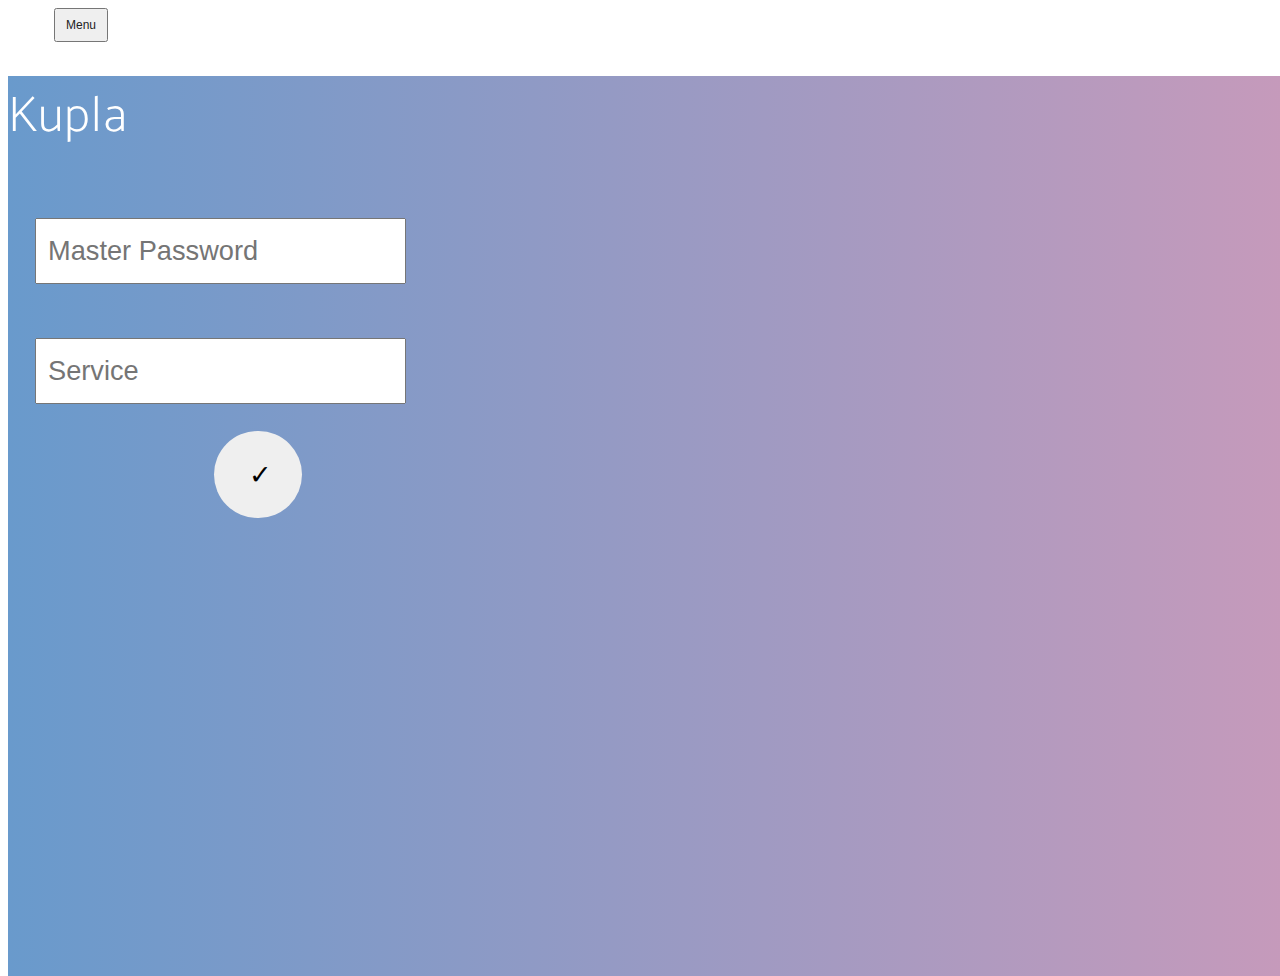
==== kupla.html @ 854a32db "Add files via upload" ====
<!DOCTYPE html>
<html lang="en">

<head>

  <meta charset="utf-8">
  <meta name="viewport" content="width=device-width, initial-scale=1, shrink-to-fit=no">
  <meta name="description" content="Kupla is an app that will help you make strong passwords and keep you secure!">
  <meta name="keywords" content="kupla, password service, password hash"/>
  <meta name="author" content="Jeme">
  <link rel="icon" type="image/x-icon" href="img/favicon.ico"/>
  <title>Kupla</title>

  <link href="vendor/bootstrap/css/bootstrap.min.css" rel="stylesheet">

  <link href="vendor/fontawesome-free/css/all.min.css" rel="stylesheet">
  <link rel="stylesheet" href="vendor/simple-line-icons/css/simple-line-icons.css">
  <link href="https://fonts.googleapis.com/css?family=Lato" rel="stylesheet">
  <link href="https://fonts.googleapis.com/css?family=Catamaran:100,200,300,400,500,600,700,800,900" rel="stylesheet">
  <link href="https://fonts.googleapis.com/css?family=Muli" rel="stylesheet">

  <link rel="stylesheet" href="device-mockups/device-mockups.min.css">
  <link href="css/new-age.min.css" rel="stylesheet">

</head>

<body id="page-top">

  <nav class="navbar navbar-expand-lg navbar-light fixed-top" id="mainNav">
    <div class="container">
      <a class="navbar-brand js-scroll-trigger" href="index.html">Kupla</a>
      <button class="navbar-toggler navbar-toggler-right" type="button" data-toggle="collapse" data-target="#navbarResponsive" aria-controls="navbarResponsive" aria-expanded="false" aria-label="Toggle navigation">
        Menu
        <i class="fas fa-bars"></i>
      </button>
    </div>
  </nav>

  <header class="masthead">
    <div class="container h-100">
      <div class="row h-100">
        <div class="col-lg-7 my-auto">
          <div class="header-content mx-auto">
            <h1 class="mb-5">Kupla</h1>
            <input id="masterpassword" type="password" autofocus="true" placeholder="Master Password">
            <input id="service" type="text" placeholder="Service">
            <input id="passwordbutton" type="submit" value="✓">
          </div>
        </div>
        <div class="col-lg-5 my-auto">
          <div class="device-container">
            <div class="device-mockup iphone6_plus portrait white">
              <div class="device">
                <div class="screen">
                  <img src="img/logo.png" class="img-fluid" alt="">
                </div>
              </div>
            </div>
          </div>
        </div>
      </div>
    </div>
  </header>

  <script src="vendor/jquery/jquery.min.js"></script>
  <script src="vendor/bootstrap/js/bootstrap.bundle.min.js"></script>
  <script src="vendor/jquery-easing/jquery.easing.min.js"></script>
  <script src="js/new-age.min.js"></script>

  <script src="js/md5.js"></script>
  <script src="js/password.js"></script>

</body>

</html>
---- css/new-age.min.css ----
/*!
 * Start Bootstrap - New Age v5.0.9 (https://startbootstrap.com/theme/new-age)
 * Copyright 2013-2020 Start Bootstrap
 * Licensed under MIT (https://github.com/StartBootstrap/startbootstrap-new-age/blob/master/LICENSE)
 */body,html{width:100%;height:100%}body{font-family:Muli,Helvetica,Arial,sans-serif}a{color:#fdcc52;transition:all .35s}a:focus,a:hover{color:#fcbd20}hr{max-width:100px;margin:25px auto 0;border-width:1px;border-color:rgba(34,34,34,.1)}hr.light{border-color:#fff}h1,h2,h3,h4,h5,h6{font-family:Catamaran,Helvetica,Arial,sans-serif;font-weight:200;letter-spacing:1px}p{font-size:18px;line-height:1.5;margin-bottom:20px}section{padding:100px 0}section h2{font-size:50px}#mainNav{border-color:rgba(34,34,34,.05);background-color:#fff;transition:all .35s;font-family:Catamaran,Helvetica,Arial,sans-serif;font-weight:200;letter-spacing:1px}#mainNav .navbar-brand{color:#ffffff;font-family:Catamaran,Helvetica,Arial,sans-serif;font-weight:200;letter-spacing:1px}#mainNav .navbar-brand:focus,#mainNav .navbar-brand:hover{color:#fcbd20}#mainNav .navbar-toggler{font-size:12px;padding:8px 10px;color:#222}#mainNav .navbar-nav>li>a{font-size:11px;font-family:Lato,Helvetica,Arial,sans-serif;letter-spacing:2px;text-transform:uppercase}#mainNav .navbar-nav>li>a.active{color:#fdcc52!important;background-color:transparent}#mainNav .navbar-nav>li>a.active:hover{background-color:transparent}#mainNav .navbar-nav>li>a,#mainNav .navbar-nav>li>a:focus{color:#222}#mainNav .navbar-nav>li>a:focus:hover,#mainNav .navbar-nav>li>a:hover{color:#fdcc52}@media (min-width:992px){#mainNav{border-color:transparent;background-color:transparent}#mainNav .navbar-brand{color:fade(white,70%)}#mainNav .navbar-brand:focus,#mainNav .navbar-brand:hover{color:#fff}#mainNav .navbar-nav>li>a,#mainNav .navbar-nav>li>a:focus{color:rgba(255,255,255,.7)}#mainNav .navbar-nav>li>a:focus:hover,#mainNav .navbar-nav>li>a:hover{color:#fff}#mainNav.navbar-shrink{border-color:rgba(34,34,34,.1);background-color:#fff}#mainNav.navbar-shrink .navbar-brand{color:#222}#mainNav.navbar-shrink .navbar-brand:focus,#mainNav.navbar-shrink .navbar-brand:hover{color:#fdcc52}#mainNav.navbar-shrink .navbar-nav>li>a,#mainNav.navbar-shrink .navbar-nav>li>a:focus{color:#222}#mainNav.navbar-shrink .navbar-nav>li>a:focus:hover,#mainNav.navbar-shrink .navbar-nav>li>a:hover{color:#fdcc52}}header.masthead{position:relative;width:100%;padding-top:150px;padding-bottom:100px;color:#fff;background:url(../img/bg-pattern.png),#7b4397;background:url(../img/bg-pattern.png),linear-gradient(to left,#c69abb,#699acc)}header.masthead .header-content{max-width:500px;margin-bottom:100px;text-align:center}header.masthead .header-content h1{font-size:30px}header.masthead .device-container{max-width:325px;margin-right:auto;margin-left:auto}header.masthead .device-container .screen img{border-radius:3px}@media (min-width:992px){header.masthead{height:100vh;min-height:775px;padding-top:0;padding-bottom:0}header.masthead .header-content{margin-bottom:0;text-align:left}header.masthead .header-content h1{font-size:50px}header.masthead .device-container{max-width:325px}}section.download{position:relative;padding:150px 0}section.download h2{font-size:50px;margin-top:0}section.download .badges .badge-link{display:block;margin-bottom:25px}section.download .badges .badge-link:last-child{margin-bottom:0}section.download .badges .badge-link img{height:60px}@media (min-width:768px){section.download .badges .badge-link{display:inline-block;margin-bottom:0}}@media (min-width:768px){section.download h2{font-size:70px}}section.features .section-heading{margin-bottom:100px}section.features .section-heading h2{margin-top:0}section.features .section-heading p{margin-bottom:0}section.features .device-container,section.features .feature-item{max-width:325px;margin:0 auto}section.features .device-container{margin-bottom:100px}@media (min-width:992px){section.features .device-container{margin-bottom:0}}section.features .feature-item{padding-top:50px;padding-bottom:50px;text-align:center}section.features .feature-item h3{font-size:30px}section.features .feature-item i{font-size:80px;display:block;margin-bottom:15px;background:linear-gradient(to left, #c69abb,#699acc);-webkit-background-clip:text;background-clip:text;-webkit-text-fill-color:transparent}section.cta{position:relative;padding:250px 0;background-image:url(../img/bg-cta.jpg);background-position:center;background-size:cover}section.cta .cta-content{position:relative;z-index:1}section.cta .cta-content h2{font-size:50px;max-width:450px;margin-top:0;margin-bottom:25px;color:#fff}@media (min-width:768px){section.cta .cta-content h2{font-size:80px}}section.cta .overlay{position:absolute;top:0;left:0;width:100%;height:100%;background-color:rgba(0,0,0,.5)}section.contact{text-align:center}section.contact h2{margin-top:0;margin-bottom:25px}section.contact h2 i{color:#dd4b39}section.contact ul.list-social{margin-bottom:0}section.contact ul.list-social li a{font-size:40px;line-height:80px;display:block;width:80px;height:80px;color:#fff;border-radius:100%}section.contact ul.list-social li.social-twitter a{background-color:#1da1f2}section.contact ul.list-social li.social-twitter a:hover{background-color:#0d95e8}section.contact ul.list-social li.social-facebook a{background-color:#3b5998}section.contact ul.list-social li.social-facebook a:hover{background-color:#344e86}section.contact ul.list-social li.social-google-plus a{background-color:#dd4b39}section.contact ul.list-social li.social-google-plus a:hover{background-color:#d73925}footer{padding:25px 0;text-align:center;color:rgba(255,255,255,.3);background-color:#222}footer p{font-size:12px;margin:0}footer ul{margin-bottom:0}footer ul li a{font-size:12px;color:rgba(255,255,255,.3)}footer ul li a.active,footer ul li a:active,footer ul li a:focus,footer ul li a:hover{text-decoration:none}.bg-primary{background:#fdcc52;background:linear-gradient(#fdcc52,#fdc539)}.text-primary{color:#fdcc52}.no-gutter>[class*=col-]{padding-right:0;padding-left:0}.btn-outline{color:#fff;border:1px solid;border-color:#fff}.btn-outline.active,.btn-outline:active,.btn-outline:focus,.btn-outline:hover{color:#fff;border-color:#fdcc52;background-color:#fdcc52}.btn{border-radius:300px;font-family:Lato,Helvetica,Arial,sans-serif;letter-spacing:2px;text-transform:uppercase}.btn-xl{font-size:11px;padding:15px 45px}.heart{color:#e44a40}input {margin: 1em;height:2.2em;outline:none;font-size:1.7em;padding-left:0.4em;}label{color:white;margin:1em;display:flex;flex-wrap:wrap;justify-content:center;}#passwordbutton {margin:0 auto;display:block;height:3.2em;width:3.2em;border-radius:30em;border:none;}
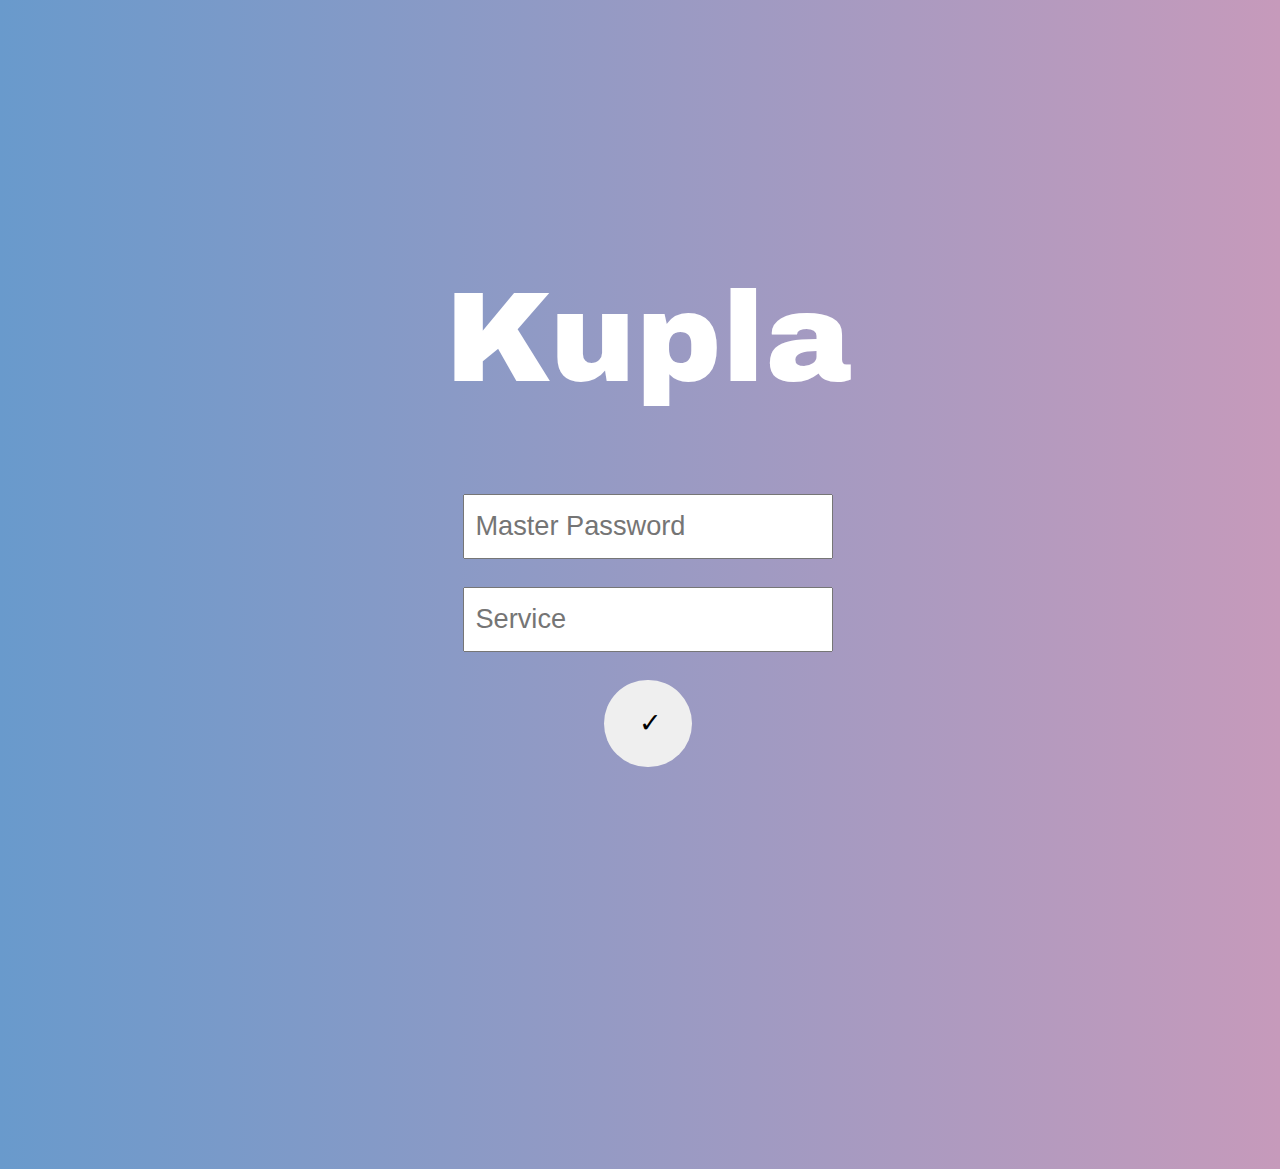
==== commit 60fd1645: "Add files via upload" ====
--- a/kupla.html
+++ b/kupla.html
@@ -18,54 +18,21 @@
   <link href="https://fonts.googleapis.com/css?family=Lato" rel="stylesheet">
   <link href="https://fonts.googleapis.com/css?family=Catamaran:100,200,300,400,500,600,700,800,900" rel="stylesheet">
   <link href="https://fonts.googleapis.com/css?family=Muli" rel="stylesheet">
+  <link href="https://fonts.googleapis.com/css?family=Archivo+Black:400" rel="stylesheet">
 
   <link rel="stylesheet" href="device-mockups/device-mockups.min.css">
   <link href="css/new-age.min.css" rel="stylesheet">
 
 </head>
 
-<body id="page-top">
-
-  <nav class="navbar navbar-expand-lg navbar-light fixed-top" id="mainNav">
-    <div class="container">
-      <a class="navbar-brand js-scroll-trigger" href="index.html">Kupla</a>
-      <button class="navbar-toggler navbar-toggler-right" type="button" data-toggle="collapse" data-target="#navbarResponsive" aria-controls="navbarResponsive" aria-expanded="false" aria-label="Toggle navigation">
-        Menu
-        <i class="fas fa-bars"></i>
-      </button>
-    </div>
-  </nav>
-
-  <header class="masthead">
-    <div class="container h-100">
-      <div class="row h-100">
-        <div class="col-lg-7 my-auto">
-          <div class="header-content mx-auto">
-            <h1 class="mb-5">Kupla</h1>
-            <input id="masterpassword" type="password" autofocus="true" placeholder="Master Password">
-            <input id="service" type="text" placeholder="Service">
-            <input id="passwordbutton" type="submit" value="✓">
-          </div>
-        </div>
-        <div class="col-lg-5 my-auto">
-          <div class="device-container">
-            <div class="device-mockup iphone6_plus portrait white">
-              <div class="device">
-                <div class="screen">
-                  <img src="img/logo.png" class="img-fluid" alt="">
-                </div>
-              </div>
-            </div>
-          </div>
-        </div>
-      </div>
-    </div>
-  </header>
-
-  <script src="vendor/jquery/jquery.min.js"></script>
-  <script src="vendor/bootstrap/js/bootstrap.bundle.min.js"></script>
-  <script src="vendor/jquery-easing/jquery.easing.min.js"></script>
-  <script src="js/new-age.min.js"></script>
+<body id="kuplaweb">
+  <div class="container">
+    <h1 class="mb-5 kuplaheader">Kupla</h1>
+    <input id="masterpassword" type="password" autofocus="true" placeholder="Master Password">
+    <input id="service" type="text" placeholder="Service">
+    <input id="passwordbutton" type="submit" value="✓">
+    <label id="poplabel"> </label>
+  </div>
 
   <script src="js/md5.js"></script>
   <script src="js/password.js"></script>
--- a/css/new-age.min.css
+++ b/css/new-age.min.css
@@ -2,4 +2,4 @@
  * Start Bootstrap - New Age v5.0.9 (https://startbootstrap.com/theme/new-age)
  * Copyright 2013-2020 Start Bootstrap
  * Licensed under MIT (https://github.com/StartBootstrap/startbootstrap-new-age/blob/master/LICENSE)
- */body,html{width:100%;height:100%}body{font-family:Muli,Helvetica,Arial,sans-serif}a{color:#fdcc52;transition:all .35s}a:focus,a:hover{color:#fcbd20}hr{max-width:100px;margin:25px auto 0;border-width:1px;border-color:rgba(34,34,34,.1)}hr.light{border-color:#fff}h1,h2,h3,h4,h5,h6{font-family:Catamaran,Helvetica,Arial,sans-serif;font-weight:200;letter-spacing:1px}p{font-size:18px;line-height:1.5;margin-bottom:20px}section{padding:100px 0}section h2{font-size:50px}#mainNav{border-color:rgba(34,34,34,.05);background-color:#fff;transition:all .35s;font-family:Catamaran,Helvetica,Arial,sans-serif;font-weight:200;letter-spacing:1px}#mainNav .navbar-brand{color:#ffffff;font-family:Catamaran,Helvetica,Arial,sans-serif;font-weight:200;letter-spacing:1px}#mainNav .navbar-brand:focus,#mainNav .navbar-brand:hover{color:#fcbd20}#mainNav .navbar-toggler{font-size:12px;padding:8px 10px;color:#222}#mainNav .navbar-nav>li>a{font-size:11px;font-family:Lato,Helvetica,Arial,sans-serif;letter-spacing:2px;text-transform:uppercase}#mainNav .navbar-nav>li>a.active{color:#fdcc52!important;background-color:transparent}#mainNav .navbar-nav>li>a.active:hover{background-color:transparent}#mainNav .navbar-nav>li>a,#mainNav .navbar-nav>li>a:focus{color:#222}#mainNav .navbar-nav>li>a:focus:hover,#mainNav .navbar-nav>li>a:hover{color:#fdcc52}@media (min-width:992px){#mainNav{border-color:transparent;background-color:transparent}#mainNav .navbar-brand{color:fade(white,70%)}#mainNav .navbar-brand:focus,#mainNav .navbar-brand:hover{color:#fff}#mainNav .navbar-nav>li>a,#mainNav .navbar-nav>li>a:focus{color:rgba(255,255,255,.7)}#mainNav .navbar-nav>li>a:focus:hover,#mainNav .navbar-nav>li>a:hover{color:#fff}#mainNav.navbar-shrink{border-color:rgba(34,34,34,.1);background-color:#fff}#mainNav.navbar-shrink .navbar-brand{color:#222}#mainNav.navbar-shrink .navbar-brand:focus,#mainNav.navbar-shrink .navbar-brand:hover{color:#fdcc52}#mainNav.navbar-shrink .navbar-nav>li>a,#mainNav.navbar-shrink .navbar-nav>li>a:focus{color:#222}#mainNav.navbar-shrink .navbar-nav>li>a:focus:hover,#mainNav.navbar-shrink .navbar-nav>li>a:hover{color:#fdcc52}}header.masthead{position:relative;width:100%;padding-top:150px;padding-bottom:100px;color:#fff;background:url(../img/bg-pattern.png),#7b4397;background:url(../img/bg-pattern.png),linear-gradient(to left,#c69abb,#699acc)}header.masthead .header-content{max-width:500px;margin-bottom:100px;text-align:center}header.masthead .header-content h1{font-size:30px}header.masthead .device-container{max-width:325px;margin-right:auto;margin-left:auto}header.masthead .device-container .screen img{border-radius:3px}@media (min-width:992px){header.masthead{height:100vh;min-height:775px;padding-top:0;padding-bottom:0}header.masthead .header-content{margin-bottom:0;text-align:left}header.masthead .header-content h1{font-size:50px}header.masthead .device-container{max-width:325px}}section.download{position:relative;padding:150px 0}section.download h2{font-size:50px;margin-top:0}section.download .badges .badge-link{display:block;margin-bottom:25px}section.download .badges .badge-link:last-child{margin-bottom:0}section.download .badges .badge-link img{height:60px}@media (min-width:768px){section.download .badges .badge-link{display:inline-block;margin-bottom:0}}@media (min-width:768px){section.download h2{font-size:70px}}section.features .section-heading{margin-bottom:100px}section.features .section-heading h2{margin-top:0}section.features .section-heading p{margin-bottom:0}section.features .device-container,section.features .feature-item{max-width:325px;margin:0 auto}section.features .device-container{margin-bottom:100px}@media (min-width:992px){section.features .device-container{margin-bottom:0}}section.features .feature-item{padding-top:50px;padding-bottom:50px;text-align:center}section.features .feature-item h3{font-size:30px}section.features .feature-item i{font-size:80px;display:block;margin-bottom:15px;background:linear-gradient(to left, #c69abb,#699acc);-webkit-background-clip:text;background-clip:text;-webkit-text-fill-color:transparent}section.cta{position:relative;padding:250px 0;background-image:url(../img/bg-cta.jpg);background-position:center;background-size:cover}section.cta .cta-content{position:relative;z-index:1}section.cta .cta-content h2{font-size:50px;max-width:450px;margin-top:0;margin-bottom:25px;color:#fff}@media (min-width:768px){section.cta .cta-content h2{font-size:80px}}section.cta .overlay{position:absolute;top:0;left:0;width:100%;height:100%;background-color:rgba(0,0,0,.5)}section.contact{text-align:center}section.contact h2{margin-top:0;margin-bottom:25px}section.contact h2 i{color:#dd4b39}section.contact ul.list-social{margin-bottom:0}section.contact ul.list-social li a{font-size:40px;line-height:80px;display:block;width:80px;height:80px;color:#fff;border-radius:100%}section.contact ul.list-social li.social-twitter a{background-color:#1da1f2}section.contact ul.list-social li.social-twitter a:hover{background-color:#0d95e8}section.contact ul.list-social li.social-facebook a{background-color:#3b5998}section.contact ul.list-social li.social-facebook a:hover{background-color:#344e86}section.contact ul.list-social li.social-google-plus a{background-color:#dd4b39}section.contact ul.list-social li.social-google-plus a:hover{background-color:#d73925}footer{padding:25px 0;text-align:center;color:rgba(255,255,255,.3);background-color:#222}footer p{font-size:12px;margin:0}footer ul{margin-bottom:0}footer ul li a{font-size:12px;color:rgba(255,255,255,.3)}footer ul li a.active,footer ul li a:active,footer ul li a:focus,footer ul li a:hover{text-decoration:none}.bg-primary{background:#fdcc52;background:linear-gradient(#fdcc52,#fdc539)}.text-primary{color:#fdcc52}.no-gutter>[class*=col-]{padding-right:0;padding-left:0}.btn-outline{color:#fff;border:1px solid;border-color:#fff}.btn-outline.active,.btn-outline:active,.btn-outline:focus,.btn-outline:hover{color:#fff;border-color:#fdcc52;background-color:#fdcc52}.btn{border-radius:300px;font-family:Lato,Helvetica,Arial,sans-serif;letter-spacing:2px;text-transform:uppercase}.btn-xl{font-size:11px;padding:15px 45px}.heart{color:#e44a40}input {margin: 1em;height:2.2em;outline:none;font-size:1.7em;padding-left:0.4em;}label{color:white;margin:1em;display:flex;flex-wrap:wrap;justify-content:center;}#passwordbutton {margin:0 auto;display:block;height:3.2em;width:3.2em;border-radius:30em;border:none;}+ */body,html{width:100%;height:100%}body{font-family:Muli,Helvetica,Arial,sans-serif}a{color:#fdcc52;transition:all .35s}a:focus,a:hover{color:#fcbd20}hr{max-width:100px;margin:25px auto 0;border-width:1px;border-color:rgba(34,34,34,.1)}hr.light{border-color:#fff}h1,h2,h3,h4,h5,h6{font-family:Catamaran,Helvetica,Arial,sans-serif;font-weight:200;letter-spacing:1px}p{font-size:18px;line-height:1.5;margin-bottom:20px}section{padding:100px 0}section h2{font-size:50px}#mainNav{border-color:rgba(34,34,34,.05);background-color:#fff;transition:all .35s;font-family:Catamaran,Helvetica,Arial,sans-serif;font-weight:200;letter-spacing:1px}#mainNav .navbar-brand{color:#ffffff;font-family:Catamaran,Helvetica,Arial,sans-serif;font-weight:200;letter-spacing:1px}#mainNav .navbar-brand:focus,#mainNav .navbar-brand:hover{color:#fcbd20}#mainNav .navbar-toggler{font-size:12px;padding:8px 10px;color:#222}#mainNav .navbar-nav>li>a{font-size:11px;font-family:Lato,Helvetica,Arial,sans-serif;letter-spacing:2px;text-transform:uppercase}#mainNav .navbar-nav>li>a.active{color:#fdcc52!important;background-color:transparent}#mainNav .navbar-nav>li>a.active:hover{background-color:transparent}#mainNav .navbar-nav>li>a,#mainNav .navbar-nav>li>a:focus{color:#222}#mainNav .navbar-nav>li>a:focus:hover,#mainNav .navbar-nav>li>a:hover{color:#fdcc52}@media (min-width:992px){#mainNav{border-color:transparent;background-color:transparent}#mainNav .navbar-brand{color:fade(white,70%)}#mainNav .navbar-brand:focus,#mainNav .navbar-brand:hover{color:#fff}#mainNav .navbar-nav>li>a,#mainNav .navbar-nav>li>a:focus{color:rgba(255,255,255,.7)}#mainNav .navbar-nav>li>a:focus:hover,#mainNav .navbar-nav>li>a:hover{color:#fff}#mainNav.navbar-shrink{border-color:rgba(34,34,34,.1);background-color:#fff}#mainNav.navbar-shrink .navbar-brand{color:#222}#mainNav.navbar-shrink .navbar-brand:focus,#mainNav.navbar-shrink .navbar-brand:hover{color:#fdcc52}#mainNav.navbar-shrink .navbar-nav>li>a,#mainNav.navbar-shrink .navbar-nav>li>a:focus{color:#222}#mainNav.navbar-shrink .navbar-nav>li>a:focus:hover,#mainNav.navbar-shrink .navbar-nav>li>a:hover{color:#fdcc52}}header.masthead{position:relative;width:100%;padding-top:150px;padding-bottom:100px;color:#fff;background:url(../img/bg-pattern.png),#7b4397;background:url(../img/bg-pattern.png),linear-gradient(to left,#c69abb,#699acc)}header.masthead .header-content{max-width:500px;margin-bottom:100px;text-align:center}header.masthead .header-content h1{font-size:30px}header.masthead .device-container{max-width:325px;margin-right:auto;margin-left:auto}header.masthead .device-container .screen img{border-radius:3px}@media (min-width:992px){header.masthead{height:100vh;min-height:775px;padding-top:0;padding-bottom:0}header.masthead .header-content{margin-bottom:0;text-align:left}header.masthead .header-content h1{font-size:50px}header.masthead .device-container{max-width:325px}}section.download{position:relative;padding:150px 0}section.download h2{font-size:50px;margin-top:0}section.download .badges .badge-link{display:block;margin-bottom:25px}section.download .badges .badge-link:last-child{margin-bottom:0}section.download .badges .badge-link img{height:60px}@media (min-width:768px){section.download .badges .badge-link{display:inline-block;margin-bottom:0}}@media (min-width:768px){section.download h2{font-size:70px}}section.features .section-heading{margin-bottom:100px}section.features .section-heading h2{margin-top:0}section.features .section-heading p{margin-bottom:0}section.features .device-container,section.features .feature-item{max-width:325px;margin:0 auto}section.features .device-container{margin-bottom:100px}@media (min-width:992px){section.features .device-container{margin-bottom:0}}section.features .feature-item{padding-top:50px;padding-bottom:50px;text-align:center}section.features .feature-item h3{font-size:30px}section.features .feature-item i{font-size:80px;display:block;margin-bottom:15px;background:linear-gradient(to left, #c69abb,#699acc);-webkit-background-clip:text;background-clip:text;-webkit-text-fill-color:transparent}section.cta{position:relative;padding:250px 0;background-image:url(../img/bg-cta.jpg);background-position:center;background-size:cover}section.cta .cta-content{position:relative;z-index:1}section.cta .cta-content h2{font-size:50px;max-width:450px;margin-top:0;margin-bottom:25px;color:#fff}@media (min-width:768px){section.cta .cta-content h2{font-size:80px}}section.cta .overlay{position:absolute;top:0;left:0;width:100%;height:100%;background-color:rgba(0,0,0,.5)}section.contact{text-align:center}section.contact h2{margin-top:0;margin-bottom:25px}section.contact h2 i{color:#dd4b39}section.contact ul.list-social{margin-bottom:0}section.contact ul.list-social li a{font-size:40px;line-height:80px;display:block;width:80px;height:80px;color:#fff;border-radius:100%}section.contact ul.list-social li.social-twitter a{background-color:#1da1f2}section.contact ul.list-social li.social-twitter a:hover{background-color:#0d95e8}section.contact ul.list-social li.social-facebook a{background-color:#3b5998}section.contact ul.list-social li.social-facebook a:hover{background-color:#344e86}section.contact ul.list-social li.social-google-plus a{background-color:#dd4b39}section.contact ul.list-social li.social-google-plus a:hover{background-color:#d73925}footer{padding:25px 0;text-align:center;color:rgba(255,255,255,.3);background-color:#222}footer p{font-size:12px;margin:0}footer ul{margin-bottom:0}footer ul li a{font-size:12px;color:rgba(255,255,255,.3)}footer ul li a.active,footer ul li a:active,footer ul li a:focus,footer ul li a:hover{text-decoration:none}.bg-primary{background:#fdcc52;background:linear-gradient(#fdcc52,#fdc539)}.text-primary{color:#fdcc52}.no-gutter>[class*=col-]{padding-right:0;padding-left:0}.btn-outline{color:#fff;border:1px solid;border-color:#fff}.btn-outline.active,.btn-outline:active,.btn-outline:focus,.btn-outline:hover{color:#fff;border-color:#fdcc52;background-color:#fdcc52}.btn{border-radius:300px;font-family:Lato,Helvetica,Arial,sans-serif;letter-spacing:2px;text-transform:uppercase}.btn-xl{font-size:11px;padding:15px 45px}.heart{color:#e44a40}input {margin: 0 auto; margin-bottom: 1em;height:2.2em;outline:none;font-size:1.7em;padding-left:0.4em;display: flex;flex-wrap: wrap;justify-content:center;}label{color:white;margin:1em;display:flex;flex-wrap:wrap;justify-content:center;}#passwordbutton {margin:0 auto;display:block;height:3.2em;width:3.2em;border-radius:30em;border:none;}.kuplaheader{text-align: center; margin-top: 21%; color: white; font-size: 8em; font-family:'Archivo Black';}#kuplaweb{background: rgb(105,154,204);background: linear-gradient(90deg, rgba(105,154,204,1) 0%, rgba(198,154,187,1) 100%);}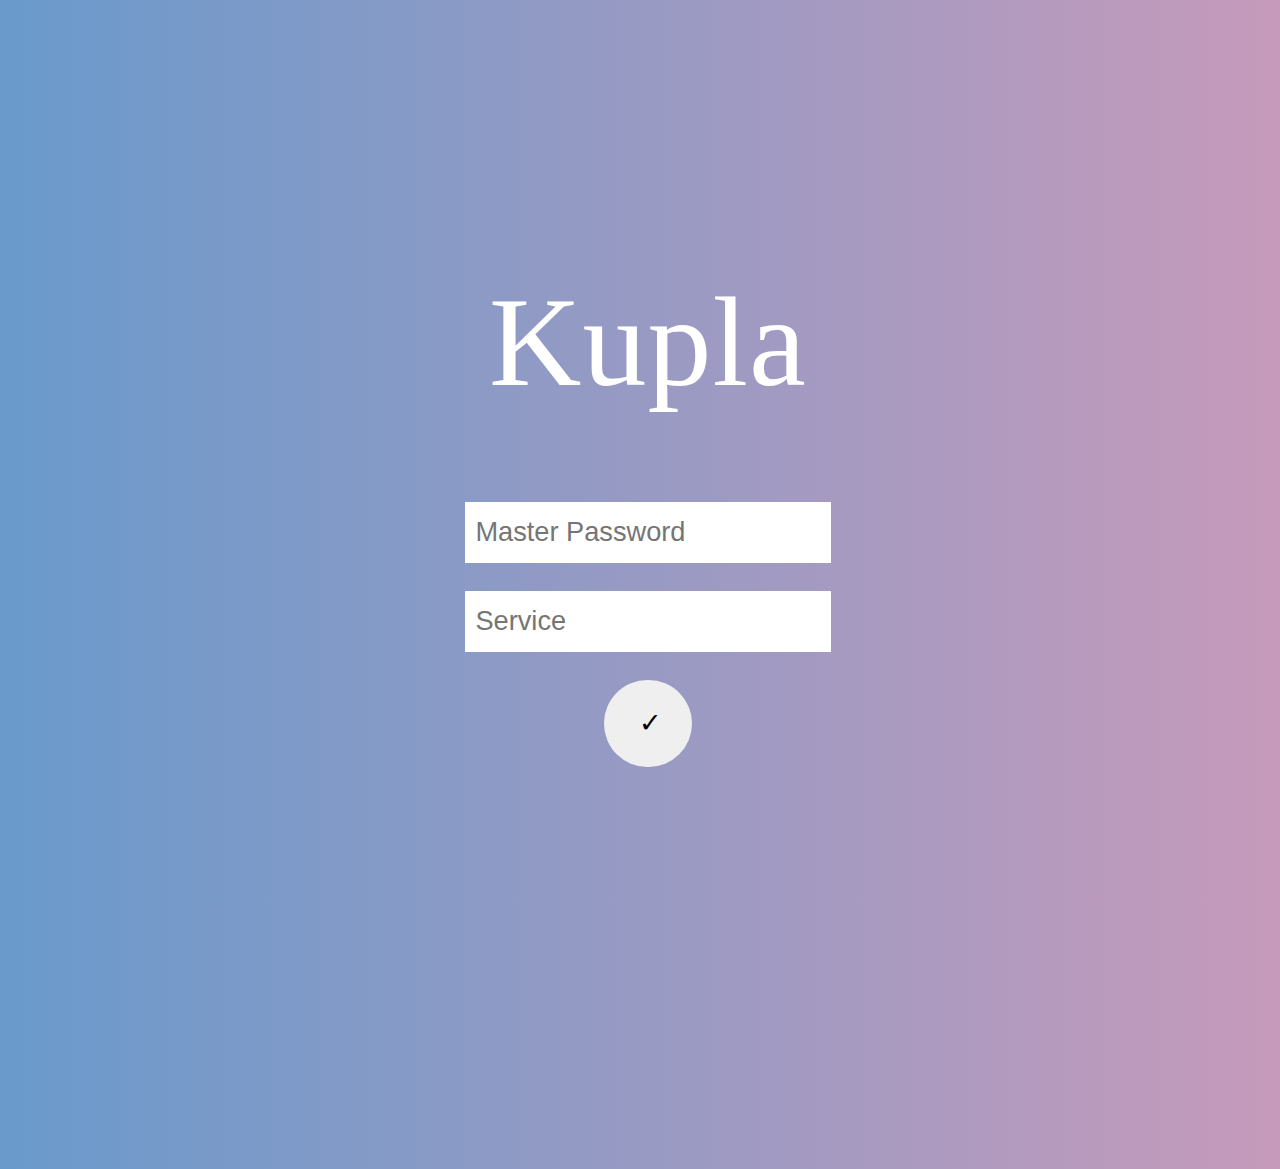
==== commit 0cf97574: "Add files via upload" ====
--- a/kupla.html
+++ b/kupla.html
@@ -14,13 +14,7 @@
   <link href="vendor/bootstrap/css/bootstrap.min.css" rel="stylesheet">
 
   <link href="vendor/fontawesome-free/css/all.min.css" rel="stylesheet">
-  <link rel="stylesheet" href="vendor/simple-line-icons/css/simple-line-icons.css">
-  <link href="https://fonts.googleapis.com/css?family=Lato" rel="stylesheet">
-  <link href="https://fonts.googleapis.com/css?family=Catamaran:100,200,300,400,500,600,700,800,900" rel="stylesheet">
-  <link href="https://fonts.googleapis.com/css?family=Muli" rel="stylesheet">
-  <link href="https://fonts.googleapis.com/css?family=Archivo+Black:400" rel="stylesheet">
-
-  <link rel="stylesheet" href="device-mockups/device-mockups.min.css">
+  <link href="https://blogfonts.com/css/aWQ9MTY3OTgyJnN1Yj05ODImYz1mJnR0Zj1GcmFueHVydGVyVG90YWxseU1lZGl1bS1neHdqcC50dGYmbj1mcmFueHVydGVyLXRvdGFsbHktbWVkaXVtLTI/Franxurter Totally Medium.ttf" rel="stylesheet" type="text/css"/>
   <link href="css/new-age.min.css" rel="stylesheet">
 
 </head>
--- a/css/new-age.min.css
+++ b/css/new-age.min.css
@@ -2,4 +2,4 @@
  * Start Bootstrap - New Age v5.0.9 (https://startbootstrap.com/theme/new-age)
  * Copyright 2013-2020 Start Bootstrap
  * Licensed under MIT (https://github.com/StartBootstrap/startbootstrap-new-age/blob/master/LICENSE)
- */body,html{width:100%;height:100%}body{font-family:Muli,Helvetica,Arial,sans-serif}a{color:#fdcc52;transition:all .35s}a:focus,a:hover{color:#fcbd20}hr{max-width:100px;margin:25px auto 0;border-width:1px;border-color:rgba(34,34,34,.1)}hr.light{border-color:#fff}h1,h2,h3,h4,h5,h6{font-family:Catamaran,Helvetica,Arial,sans-serif;font-weight:200;letter-spacing:1px}p{font-size:18px;line-height:1.5;margin-bottom:20px}section{padding:100px 0}section h2{font-size:50px}#mainNav{border-color:rgba(34,34,34,.05);background-color:#fff;transition:all .35s;font-family:Catamaran,Helvetica,Arial,sans-serif;font-weight:200;letter-spacing:1px}#mainNav .navbar-brand{color:#ffffff;font-family:Catamaran,Helvetica,Arial,sans-serif;font-weight:200;letter-spacing:1px}#mainNav .navbar-brand:focus,#mainNav .navbar-brand:hover{color:#fcbd20}#mainNav .navbar-toggler{font-size:12px;padding:8px 10px;color:#222}#mainNav .navbar-nav>li>a{font-size:11px;font-family:Lato,Helvetica,Arial,sans-serif;letter-spacing:2px;text-transform:uppercase}#mainNav .navbar-nav>li>a.active{color:#fdcc52!important;background-color:transparent}#mainNav .navbar-nav>li>a.active:hover{background-color:transparent}#mainNav .navbar-nav>li>a,#mainNav .navbar-nav>li>a:focus{color:#222}#mainNav .navbar-nav>li>a:focus:hover,#mainNav .navbar-nav>li>a:hover{color:#fdcc52}@media (min-width:992px){#mainNav{border-color:transparent;background-color:transparent}#mainNav .navbar-brand{color:fade(white,70%)}#mainNav .navbar-brand:focus,#mainNav .navbar-brand:hover{color:#fff}#mainNav .navbar-nav>li>a,#mainNav .navbar-nav>li>a:focus{color:rgba(255,255,255,.7)}#mainNav .navbar-nav>li>a:focus:hover,#mainNav .navbar-nav>li>a:hover{color:#fff}#mainNav.navbar-shrink{border-color:rgba(34,34,34,.1);background-color:#fff}#mainNav.navbar-shrink .navbar-brand{color:#222}#mainNav.navbar-shrink .navbar-brand:focus,#mainNav.navbar-shrink .navbar-brand:hover{color:#fdcc52}#mainNav.navbar-shrink .navbar-nav>li>a,#mainNav.navbar-shrink .navbar-nav>li>a:focus{color:#222}#mainNav.navbar-shrink .navbar-nav>li>a:focus:hover,#mainNav.navbar-shrink .navbar-nav>li>a:hover{color:#fdcc52}}header.masthead{position:relative;width:100%;padding-top:150px;padding-bottom:100px;color:#fff;background:url(../img/bg-pattern.png),#7b4397;background:url(../img/bg-pattern.png),linear-gradient(to left,#c69abb,#699acc)}header.masthead .header-content{max-width:500px;margin-bottom:100px;text-align:center}header.masthead .header-content h1{font-size:30px}header.masthead .device-container{max-width:325px;margin-right:auto;margin-left:auto}header.masthead .device-container .screen img{border-radius:3px}@media (min-width:992px){header.masthead{height:100vh;min-height:775px;padding-top:0;padding-bottom:0}header.masthead .header-content{margin-bottom:0;text-align:left}header.masthead .header-content h1{font-size:50px}header.masthead .device-container{max-width:325px}}section.download{position:relative;padding:150px 0}section.download h2{font-size:50px;margin-top:0}section.download .badges .badge-link{display:block;margin-bottom:25px}section.download .badges .badge-link:last-child{margin-bottom:0}section.download .badges .badge-link img{height:60px}@media (min-width:768px){section.download .badges .badge-link{display:inline-block;margin-bottom:0}}@media (min-width:768px){section.download h2{font-size:70px}}section.features .section-heading{margin-bottom:100px}section.features .section-heading h2{margin-top:0}section.features .section-heading p{margin-bottom:0}section.features .device-container,section.features .feature-item{max-width:325px;margin:0 auto}section.features .device-container{margin-bottom:100px}@media (min-width:992px){section.features .device-container{margin-bottom:0}}section.features .feature-item{padding-top:50px;padding-bottom:50px;text-align:center}section.features .feature-item h3{font-size:30px}section.features .feature-item i{font-size:80px;display:block;margin-bottom:15px;background:linear-gradient(to left, #c69abb,#699acc);-webkit-background-clip:text;background-clip:text;-webkit-text-fill-color:transparent}section.cta{position:relative;padding:250px 0;background-image:url(../img/bg-cta.jpg);background-position:center;background-size:cover}section.cta .cta-content{position:relative;z-index:1}section.cta .cta-content h2{font-size:50px;max-width:450px;margin-top:0;margin-bottom:25px;color:#fff}@media (min-width:768px){section.cta .cta-content h2{font-size:80px}}section.cta .overlay{position:absolute;top:0;left:0;width:100%;height:100%;background-color:rgba(0,0,0,.5)}section.contact{text-align:center}section.contact h2{margin-top:0;margin-bottom:25px}section.contact h2 i{color:#dd4b39}section.contact ul.list-social{margin-bottom:0}section.contact ul.list-social li a{font-size:40px;line-height:80px;display:block;width:80px;height:80px;color:#fff;border-radius:100%}section.contact ul.list-social li.social-twitter a{background-color:#1da1f2}section.contact ul.list-social li.social-twitter a:hover{background-color:#0d95e8}section.contact ul.list-social li.social-facebook a{background-color:#3b5998}section.contact ul.list-social li.social-facebook a:hover{background-color:#344e86}section.contact ul.list-social li.social-google-plus a{background-color:#dd4b39}section.contact ul.list-social li.social-google-plus a:hover{background-color:#d73925}footer{padding:25px 0;text-align:center;color:rgba(255,255,255,.3);background-color:#222}footer p{font-size:12px;margin:0}footer ul{margin-bottom:0}footer ul li a{font-size:12px;color:rgba(255,255,255,.3)}footer ul li a.active,footer ul li a:active,footer ul li a:focus,footer ul li a:hover{text-decoration:none}.bg-primary{background:#fdcc52;background:linear-gradient(#fdcc52,#fdc539)}.text-primary{color:#fdcc52}.no-gutter>[class*=col-]{padding-right:0;padding-left:0}.btn-outline{color:#fff;border:1px solid;border-color:#fff}.btn-outline.active,.btn-outline:active,.btn-outline:focus,.btn-outline:hover{color:#fff;border-color:#fdcc52;background-color:#fdcc52}.btn{border-radius:300px;font-family:Lato,Helvetica,Arial,sans-serif;letter-spacing:2px;text-transform:uppercase}.btn-xl{font-size:11px;padding:15px 45px}.heart{color:#e44a40}input {margin: 0 auto; margin-bottom: 1em;height:2.2em;outline:none;font-size:1.7em;padding-left:0.4em;display: flex;flex-wrap: wrap;justify-content:center;}label{color:white;margin:1em;display:flex;flex-wrap:wrap;justify-content:center;}#passwordbutton {margin:0 auto;display:block;height:3.2em;width:3.2em;border-radius:30em;border:none;}.kuplaheader{text-align: center; margin-top: 21%; color: white; font-size: 8em; font-family:'Archivo Black';}#kuplaweb{background: rgb(105,154,204);background: linear-gradient(90deg, rgba(105,154,204,1) 0%, rgba(198,154,187,1) 100%);}+ */body,html{width:100%;height:100%}body{font-family:Muli,Helvetica,Arial,sans-serif}a{color:#fdcc52;transition:all .35s}a:focus,a:hover{color:#fcbd20}hr{max-width:100px;margin:25px auto 0;border-width:1px;border-color:rgba(34,34,34,.1)}hr.light{border-color:#fff}h1,h2,h3,h4,h5,h6{font-family:Catamaran,Helvetica,Arial,sans-serif;font-weight:200;letter-spacing:1px}p{font-size:18px;line-height:1.5;margin-bottom:20px}section{padding:100px 0}section h2{font-size:50px}#mainNav{border-color:rgba(34,34,34,.05);background-color:#fff;transition:all .35s;font-family:Catamaran,Helvetica,Arial,sans-serif;font-weight:200;letter-spacing:1px}#mainNav .navbar-brand{color:#ffffff;font-family:Catamaran,Helvetica,Arial,sans-serif;font-weight:200;letter-spacing:1px}#mainNav .navbar-brand:focus,#mainNav .navbar-brand:hover{color:#fcbd20}#mainNav .navbar-toggler{font-size:12px;padding:8px 10px;color:#222}#mainNav .navbar-nav>li>a{font-size:11px;font-family:Lato,Helvetica,Arial,sans-serif;letter-spacing:2px;text-transform:uppercase}#mainNav .navbar-nav>li>a.active{color:#fdcc52!important;background-color:transparent}#mainNav .navbar-nav>li>a.active:hover{background-color:transparent}#mainNav .navbar-nav>li>a,#mainNav .navbar-nav>li>a:focus{color:#222}#mainNav .navbar-nav>li>a:focus:hover,#mainNav .navbar-nav>li>a:hover{color:#fdcc52}@media (min-width:992px){#mainNav{border-color:transparent;background-color:transparent}#mainNav .navbar-brand{color:fade(white,70%)}#mainNav .navbar-brand:focus,#mainNav .navbar-brand:hover{color:#fff}#mainNav .navbar-nav>li>a,#mainNav .navbar-nav>li>a:focus{color:rgba(255,255,255,.7)}#mainNav .navbar-nav>li>a:focus:hover,#mainNav .navbar-nav>li>a:hover{color:#fff}#mainNav.navbar-shrink{border-color:rgba(34,34,34,.1);background-color:#fff}#mainNav.navbar-shrink .navbar-brand{color:#222}#mainNav.navbar-shrink .navbar-brand:focus,#mainNav.navbar-shrink .navbar-brand:hover{color:#fdcc52}#mainNav.navbar-shrink .navbar-nav>li>a,#mainNav.navbar-shrink .navbar-nav>li>a:focus{color:#222}#mainNav.navbar-shrink .navbar-nav>li>a:focus:hover,#mainNav.navbar-shrink .navbar-nav>li>a:hover{color:#fdcc52}}header.masthead{position:relative;width:100%;padding-top:150px;padding-bottom:100px;color:#fff;background:url(../img/bg-pattern.png),#7b4397;background:url(../img/bg-pattern.png),linear-gradient(to left,#c69abb,#699acc)}header.masthead .header-content{max-width:500px;margin-bottom:100px;text-align:center}header.masthead .header-content h1{font-size:30px}header.masthead .device-container{max-width:325px;margin-right:auto;margin-left:auto}header.masthead .device-container .screen img{border-radius:3px}@media (min-width:992px){header.masthead{height:100vh;min-height:775px;padding-top:0;padding-bottom:0}header.masthead .header-content{margin-bottom:0;text-align:left}header.masthead .header-content h1{font-size:50px}header.masthead .device-container{max-width:325px}}section.download{position:relative;padding:150px 0}section.download h2{font-size:50px;margin-top:0}section.download .badges .badge-link{display:block;margin-bottom:25px}section.download .badges .badge-link:last-child{margin-bottom:0}section.download .badges .badge-link img{height:60px}@media (min-width:768px){section.download .badges .badge-link{display:inline-block;margin-bottom:0}}@media (min-width:768px){section.download h2{font-size:70px}}section.features .section-heading{margin-bottom:100px}section.features .section-heading h2{margin-top:0}section.features .section-heading p{margin-bottom:0}section.features .device-container,section.features .feature-item{max-width:325px;margin:0 auto}section.features .device-container{margin-bottom:100px}@media (min-width:992px){section.features .device-container{margin-bottom:0}}section.features .feature-item{padding-top:50px;padding-bottom:50px;text-align:center}section.features .feature-item h3{font-size:30px}section.features .feature-item i{font-size:80px;display:block;margin-bottom:15px;background:linear-gradient(to left, #c69abb,#699acc);-webkit-background-clip:text;background-clip:text;-webkit-text-fill-color:transparent}section.cta{position:relative;padding:250px 0;background-image:url(../img/bg-cta.jpg);background-position:center;background-size:cover}section.cta .cta-content{position:relative;z-index:1}section.cta .cta-content h2{font-size:50px;max-width:450px;margin-top:0;margin-bottom:25px;color:#fff}@media (min-width:768px){section.cta .cta-content h2{font-size:80px}}section.cta .overlay{position:absolute;top:0;left:0;width:100%;height:100%;background-color:rgba(0,0,0,.5)}section.contact{text-align:center}section.contact h2{margin-top:0;margin-bottom:25px}section.contact h2 i{color:#dd4b39}section.contact ul.list-social{margin-bottom:0}section.contact ul.list-social li a{font-size:40px;line-height:80px;display:block;width:80px;height:80px;color:#fff;border-radius:100%}section.contact ul.list-social li.social-twitter a{background-color:#1da1f2}section.contact ul.list-social li.social-twitter a:hover{background-color:#0d95e8}section.contact ul.list-social li.social-facebook a{background-color:#3b5998}section.contact ul.list-social li.social-facebook a:hover{background-color:#344e86}section.contact ul.list-social li.social-google-plus a{background-color:#dd4b39}section.contact ul.list-social li.social-google-plus a:hover{background-color:#d73925}footer{padding:25px 0;text-align:center;color:rgba(255,255,255,.3);background-color:#222}footer p{font-size:12px;margin:0}footer ul{margin-bottom:0}footer ul li a{font-size:12px;color:rgba(255,255,255,.3)}footer ul li a.active,footer ul li a:active,footer ul li a:focus,footer ul li a:hover{text-decoration:none}.bg-primary{background:#fdcc52;background:linear-gradient(#fdcc52,#fdc539)}.text-primary{color:#fdcc52}.no-gutter>[class*=col-]{padding-right:0;padding-left:0}.btn-outline{color:#fff;border:1px solid;border-color:#fff}.btn-outline.active,.btn-outline:active,.btn-outline:focus,.btn-outline:hover{color:#fff;border-color:#fdcc52;background-color:#fdcc52}.btn{border-radius:300px;font-family:Lato,Helvetica,Arial,sans-serif;letter-spacing:2px;text-transform:uppercase}.btn-xl{font-size:11px;padding:15px 45px}.heart{color:#e44a40}input {margin: 0 auto; margin-bottom: 1em;height:2.2em;border:none;outline:none;font-size:1.7em;padding-left:0.4em;display: flex;flex-wrap: wrap;justify-content:center;}label{color:white;margin:1em;display:flex;flex-wrap:wrap;justify-content:center;}#passwordbutton {margin:0 auto;display:block;height:3.2em;width:3.2em;border-radius:30em;border:none;}.kuplaheader{text-align: center; margin-top: 21%; color: white; font-size: 8em; font-family:'Franxurter Totally Medium';}#kuplaweb{background: rgb(105,154,204);background: linear-gradient(90deg, rgba(105,154,204,1) 0%, rgba(198,154,187,1) 100%);}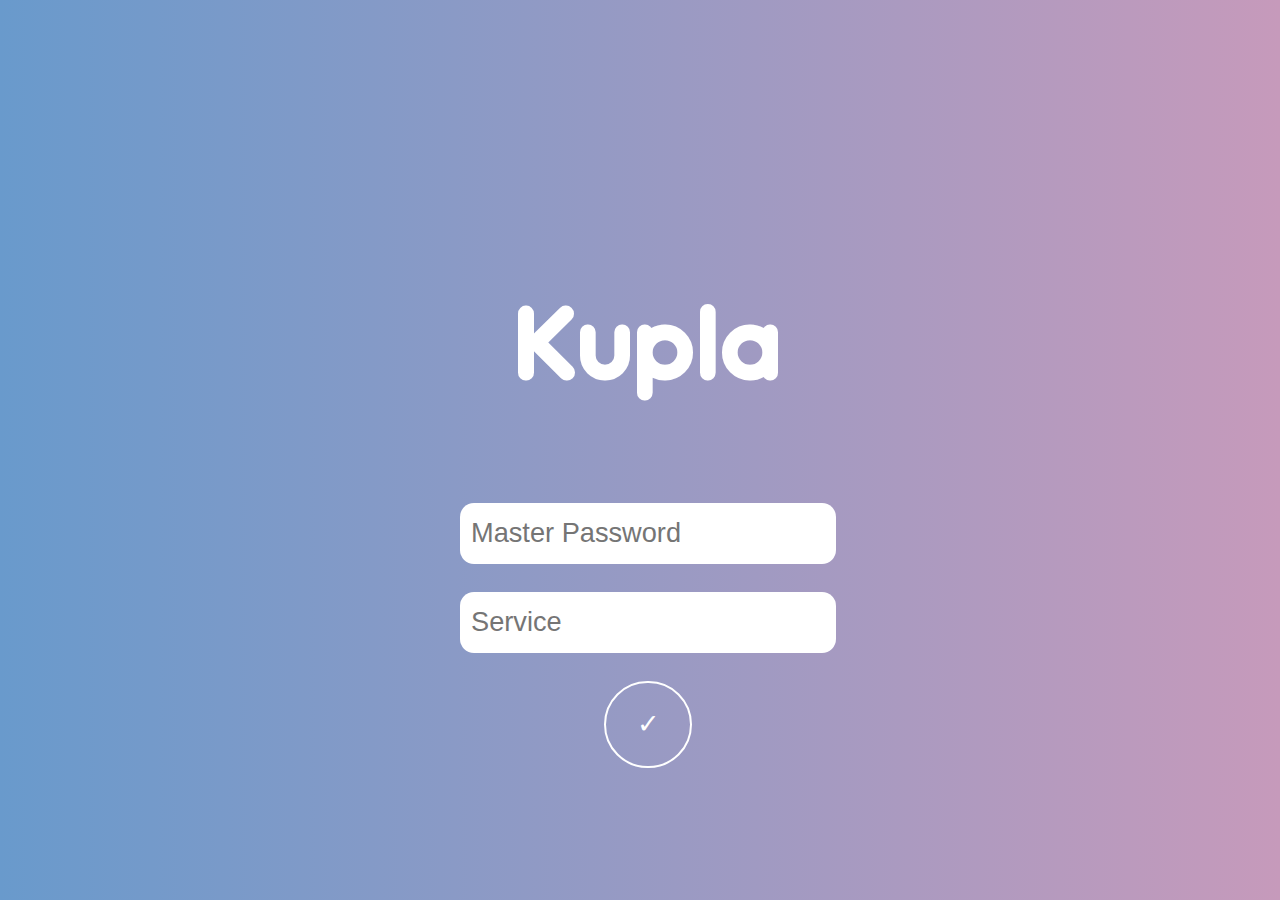
==== commit 1cb127e0: "Improvements" ====
--- a/kupla.html
+++ b/kupla.html
@@ -9,6 +9,7 @@
   <meta name="keywords" content="kupla, password service, password hash"/>
   <meta name="author" content="Jeme">
   <link rel="icon" type="image/x-icon" href="img/favicon.ico"/>
+  <meta property="og:image" content="img/icon.png">
   <title>Kupla</title>
 
   <link href="vendor/bootstrap/css/bootstrap.min.css" rel="stylesheet">
@@ -25,7 +26,7 @@
     <input id="masterpassword" type="password" autofocus="true" placeholder="Master Password">
     <input id="service" type="text" placeholder="Service">
     <input id="passwordbutton" type="submit" value="✓">
-    <label id="poplabel"> </label>
+    <label id="poplabel"></label>
   </div>
 
   <script src="js/md5.js"></script>
--- a/css/new-age.min.css
+++ b/css/new-age.min.css
@@ -2,4 +2,9 @@
  * Start Bootstrap - New Age v5.0.9 (https://startbootstrap.com/theme/new-age)
  * Copyright 2013-2020 Start Bootstrap
  * Licensed under MIT (https://github.com/StartBootstrap/startbootstrap-new-age/blob/master/LICENSE)
- */body,html{width:100%;height:100%}body{font-family:Muli,Helvetica,Arial,sans-serif}a{color:#fdcc52;transition:all .35s}a:focus,a:hover{color:#fcbd20}hr{max-width:100px;margin:25px auto 0;border-width:1px;border-color:rgba(34,34,34,.1)}hr.light{border-color:#fff}h1,h2,h3,h4,h5,h6{font-family:Catamaran,Helvetica,Arial,sans-serif;font-weight:200;letter-spacing:1px}p{font-size:18px;line-height:1.5;margin-bottom:20px}section{padding:100px 0}section h2{font-size:50px}#mainNav{border-color:rgba(34,34,34,.05);background-color:#fff;transition:all .35s;font-family:Catamaran,Helvetica,Arial,sans-serif;font-weight:200;letter-spacing:1px}#mainNav .navbar-brand{color:#ffffff;font-family:Catamaran,Helvetica,Arial,sans-serif;font-weight:200;letter-spacing:1px}#mainNav .navbar-brand:focus,#mainNav .navbar-brand:hover{color:#fcbd20}#mainNav .navbar-toggler{font-size:12px;padding:8px 10px;color:#222}#mainNav .navbar-nav>li>a{font-size:11px;font-family:Lato,Helvetica,Arial,sans-serif;letter-spacing:2px;text-transform:uppercase}#mainNav .navbar-nav>li>a.active{color:#fdcc52!important;background-color:transparent}#mainNav .navbar-nav>li>a.active:hover{background-color:transparent}#mainNav .navbar-nav>li>a,#mainNav .navbar-nav>li>a:focus{color:#222}#mainNav .navbar-nav>li>a:focus:hover,#mainNav .navbar-nav>li>a:hover{color:#fdcc52}@media (min-width:992px){#mainNav{border-color:transparent;background-color:transparent}#mainNav .navbar-brand{color:fade(white,70%)}#mainNav .navbar-brand:focus,#mainNav .navbar-brand:hover{color:#fff}#mainNav .navbar-nav>li>a,#mainNav .navbar-nav>li>a:focus{color:rgba(255,255,255,.7)}#mainNav .navbar-nav>li>a:focus:hover,#mainNav .navbar-nav>li>a:hover{color:#fff}#mainNav.navbar-shrink{border-color:rgba(34,34,34,.1);background-color:#fff}#mainNav.navbar-shrink .navbar-brand{color:#222}#mainNav.navbar-shrink .navbar-brand:focus,#mainNav.navbar-shrink .navbar-brand:hover{color:#fdcc52}#mainNav.navbar-shrink .navbar-nav>li>a,#mainNav.navbar-shrink .navbar-nav>li>a:focus{color:#222}#mainNav.navbar-shrink .navbar-nav>li>a:focus:hover,#mainNav.navbar-shrink .navbar-nav>li>a:hover{color:#fdcc52}}header.masthead{position:relative;width:100%;padding-top:150px;padding-bottom:100px;color:#fff;background:url(../img/bg-pattern.png),#7b4397;background:url(../img/bg-pattern.png),linear-gradient(to left,#c69abb,#699acc)}header.masthead .header-content{max-width:500px;margin-bottom:100px;text-align:center}header.masthead .header-content h1{font-size:30px}header.masthead .device-container{max-width:325px;margin-right:auto;margin-left:auto}header.masthead .device-container .screen img{border-radius:3px}@media (min-width:992px){header.masthead{height:100vh;min-height:775px;padding-top:0;padding-bottom:0}header.masthead .header-content{margin-bottom:0;text-align:left}header.masthead .header-content h1{font-size:50px}header.masthead .device-container{max-width:325px}}section.download{position:relative;padding:150px 0}section.download h2{font-size:50px;margin-top:0}section.download .badges .badge-link{display:block;margin-bottom:25px}section.download .badges .badge-link:last-child{margin-bottom:0}section.download .badges .badge-link img{height:60px}@media (min-width:768px){section.download .badges .badge-link{display:inline-block;margin-bottom:0}}@media (min-width:768px){section.download h2{font-size:70px}}section.features .section-heading{margin-bottom:100px}section.features .section-heading h2{margin-top:0}section.features .section-heading p{margin-bottom:0}section.features .device-container,section.features .feature-item{max-width:325px;margin:0 auto}section.features .device-container{margin-bottom:100px}@media (min-width:992px){section.features .device-container{margin-bottom:0}}section.features .feature-item{padding-top:50px;padding-bottom:50px;text-align:center}section.features .feature-item h3{font-size:30px}section.features .feature-item i{font-size:80px;display:block;margin-bottom:15px;background:linear-gradient(to left, #c69abb,#699acc);-webkit-background-clip:text;background-clip:text;-webkit-text-fill-color:transparent}section.cta{position:relative;padding:250px 0;background-image:url(../img/bg-cta.jpg);background-position:center;background-size:cover}section.cta .cta-content{position:relative;z-index:1}section.cta .cta-content h2{font-size:50px;max-width:450px;margin-top:0;margin-bottom:25px;color:#fff}@media (min-width:768px){section.cta .cta-content h2{font-size:80px}}section.cta .overlay{position:absolute;top:0;left:0;width:100%;height:100%;background-color:rgba(0,0,0,.5)}section.contact{text-align:center}section.contact h2{margin-top:0;margin-bottom:25px}section.contact h2 i{color:#dd4b39}section.contact ul.list-social{margin-bottom:0}section.contact ul.list-social li a{font-size:40px;line-height:80px;display:block;width:80px;height:80px;color:#fff;border-radius:100%}section.contact ul.list-social li.social-twitter a{background-color:#1da1f2}section.contact ul.list-social li.social-twitter a:hover{background-color:#0d95e8}section.contact ul.list-social li.social-facebook a{background-color:#3b5998}section.contact ul.list-social li.social-facebook a:hover{background-color:#344e86}section.contact ul.list-social li.social-google-plus a{background-color:#dd4b39}section.contact ul.list-social li.social-google-plus a:hover{background-color:#d73925}footer{padding:25px 0;text-align:center;color:rgba(255,255,255,.3);background-color:#222}footer p{font-size:12px;margin:0}footer ul{margin-bottom:0}footer ul li a{font-size:12px;color:rgba(255,255,255,.3)}footer ul li a.active,footer ul li a:active,footer ul li a:focus,footer ul li a:hover{text-decoration:none}.bg-primary{background:#fdcc52;background:linear-gradient(#fdcc52,#fdc539)}.text-primary{color:#fdcc52}.no-gutter>[class*=col-]{padding-right:0;padding-left:0}.btn-outline{color:#fff;border:1px solid;border-color:#fff}.btn-outline.active,.btn-outline:active,.btn-outline:focus,.btn-outline:hover{color:#fff;border-color:#fdcc52;background-color:#fdcc52}.btn{border-radius:300px;font-family:Lato,Helvetica,Arial,sans-serif;letter-spacing:2px;text-transform:uppercase}.btn-xl{font-size:11px;padding:15px 45px}.heart{color:#e44a40}input {margin: 0 auto; margin-bottom: 1em;height:2.2em;border:none;outline:none;font-size:1.7em;padding-left:0.4em;display: flex;flex-wrap: wrap;justify-content:center;}label{color:white;margin:1em;display:flex;flex-wrap:wrap;justify-content:center;}#passwordbutton {margin:0 auto;display:block;height:3.2em;width:3.2em;border-radius:30em;border:none;}.kuplaheader{text-align: center; margin-top: 21%; color: white; font-size: 8em; font-family:'Franxurter Totally Medium';}#kuplaweb{background: rgb(105,154,204);background: linear-gradient(90deg, rgba(105,154,204,1) 0%, rgba(198,154,187,1) 100%);}+ */
+ @font-face { font-family: FranxurterTotallyMedium; src: url('../font/FranxurterTotallyMedium.ttf'); } 
+ input {
+  border-radius: 14px;
+ }
+ body,html{width:100%;}body{font-family:Muli,Helvetica,Arial,sans-serif}a{color:#fdcc52;transition:all .35s}a:focus,a:hover{color:#fcbd20}hr{max-width:100px;margin:25px auto 0;border-width:1px;border-color:rgba(34,34,34,.1)}hr.light{border-color:#fff}h1,h2,h3,h4,h5,h6{font-family:Catamaran,Helvetica,Arial,sans-serif;font-weight:200;letter-spacing:1px}p{font-size:18px;line-height:1.5;margin-bottom:20px}section{padding:100px 0}section h2{font-size:50px}#mainNav{border-color:rgba(34,34,34,.05);background-color:#fff;transition:all .35s;font-family:Catamaran,Helvetica,Arial,sans-serif;font-weight:200;letter-spacing:1px}#mainNav .navbar-brand{color:#ffffff;font-family:Catamaran,Helvetica,Arial,sans-serif;font-weight:200;letter-spacing:1px}#mainNav .navbar-brand:focus,#mainNav .navbar-brand:hover{color:#fcbd20}#mainNav .navbar-toggler{font-size:12px;padding:8px 10px;color:#222}#mainNav .navbar-nav>li>a{font-size:11px;font-family:Lato,Helvetica,Arial,sans-serif;letter-spacing:2px;text-transform:uppercase}#mainNav .navbar-nav>li>a.active{color:#fdcc52!important;background-color:transparent}#mainNav .navbar-nav>li>a.active:hover{background-color:transparent}#mainNav .navbar-nav>li>a,#mainNav .navbar-nav>li>a:focus{color:#222}#mainNav .navbar-nav>li>a:focus:hover,#mainNav .navbar-nav>li>a:hover{color:#fdcc52}@media (min-width:992px){#mainNav{border-color:transparent;background-color:transparent}#mainNav .navbar-brand{color:fade(white,70%)}#mainNav .navbar-brand:focus,#mainNav .navbar-brand:hover{color:#fff}#mainNav .navbar-nav>li>a,#mainNav .navbar-nav>li>a:focus{color:rgba(255,255,255,.7)}#mainNav .navbar-nav>li>a:focus:hover,#mainNav .navbar-nav>li>a:hover{color:#fff}#mainNav.navbar-shrink{border-color:rgba(34,34,34,.1);background-color:#fff}#mainNav.navbar-shrink .navbar-brand{color:#222}#mainNav.navbar-shrink .navbar-brand:focus,#mainNav.navbar-shrink .navbar-brand:hover{color:#fdcc52}#mainNav.navbar-shrink .navbar-nav>li>a,#mainNav.navbar-shrink .navbar-nav>li>a:focus{color:#222}#mainNav.navbar-shrink .navbar-nav>li>a:focus:hover,#mainNav.navbar-shrink .navbar-nav>li>a:hover{color:#fdcc52}}header.masthead{position:relative;width:100%;padding-top:150px;padding-bottom:100px;color:#fff;background:url(../img/bg-pattern.png),#7b4397;background:url(../img/bg-pattern.png),linear-gradient(to left,#c69abb,#699acc)}header.masthead .header-content{max-width:500px;margin-bottom:100px;text-align:center}header.masthead .header-content h1{font-size:30px}header.masthead .device-container{max-width:325px;margin-right:auto;margin-left:auto}header.masthead .device-container .screen img{border-radius:3px}@media (min-width:992px){header.masthead{height:100vh;min-height:775px;padding-top:0;padding-bottom:0}header.masthead .header-content{margin-bottom:0;text-align:left}header.masthead .header-content h1{font-size:50px}header.masthead .device-container{max-width:325px}}section.download{position:relative;padding:150px 0}section.download h2{font-size:50px;margin-top:0}section.download .badges .badge-link{display:block;margin-bottom:25px}section.download .badges .badge-link:last-child{margin-bottom:0}section.download .badges .badge-link img{height:60px}@media (min-width:768px){section.download .badges .badge-link{display:inline-block;margin-bottom:0}}@media (min-width:768px){section.download h2{font-size:70px}}section.features .section-heading{margin-bottom:100px}section.features .section-heading h2{margin-top:0}section.features .section-heading p{margin-bottom:0}section.features .device-container,section.features .feature-item{max-width:325px;margin:0 auto}section.features .device-container{margin-bottom:100px}@media (min-width:992px){section.features .device-container{margin-bottom:0}}section.features .feature-item{padding-top:50px;padding-bottom:50px;text-align:center}section.features .feature-item h3{font-size:30px}section.features .feature-item i{font-size:80px;display:block;margin-bottom:15px;background:linear-gradient(to left, #c69abb,#699acc);-webkit-background-clip:text;background-clip:text;-webkit-text-fill-color:transparent}section.cta{position:relative;padding:250px 0;background-image:url(../img/bg-cta.jpg);background-position:center;background-size:cover}section.cta .cta-content{position:relative;z-index:1}section.cta .cta-content h2{font-size:50px;max-width:450px;margin-top:0;margin-bottom:25px;color:#fff}@media (min-width:768px){section.cta .cta-content h2{font-size:80px}}section.cta .overlay{position:absolute;top:0;left:0;width:100%;height:100%;background-color:rgba(0,0,0,.5)}section.contact{text-align:center}section.contact h2{margin-top:0;margin-bottom:25px}section.contact h2 i{color:#dd4b39}section.contact ul.list-social{margin-bottom:0}section.contact ul.list-social li a{font-size:40px;line-height:80px;display:block;width:80px;height:80px;color:#fff;border-radius:100%}section.contact ul.list-social li.social-twitter a{background-color:#1da1f2}section.contact ul.list-social li.social-twitter a:hover{background-color:#0d95e8}section.contact ul.list-social li.social-facebook a{background-color:#3b5998}section.contact ul.list-social li.social-facebook a:hover{background-color:#344e86}section.contact ul.list-social li.social-google-plus a{background-color:#dd4b39}section.contact ul.list-social li.social-google-plus a:hover{background-color:#d73925}footer{padding:25px 0;text-align:center;color:rgba(255,255,255,.3);background-color:#222}footer p{font-size:12px;margin:0}footer ul{margin-bottom:0}footer ul li a{font-size:12px;color:rgba(255,255,255,.3)}footer ul li a.active,footer ul li a:active,footer ul li a:focus,footer ul li a:hover{text-decoration:none}.bg-primary{background:#fdcc52;background:linear-gradient(#fdcc52,#fdc539)}.text-primary{color:#fdcc52}.no-gutter>[class*=col-]{padding-right:0;padding-left:0}.btn-outline{color:#fff;border:1px solid;border-color:#fff}.btn-outline.active,.btn-outline:active,.btn-outline:focus,.btn-outline:hover{color:#fff;border-color:#fdcc52;background-color:#fdcc52}.btn{border-radius:300px;font-family:Lato,Helvetica,Arial,sans-serif;letter-spacing:2px;text-transform:uppercase}.btn-xl{font-size:11px;padding:15px 45px}.heart{color:#e44a40}input {margin: 0 auto; margin-bottom: 1em;height:2.2em;border:none;outline:none;font-size:1.7em;padding-left:0.4em;padding-right:0.4em;display: flex;flex-wrap: wrap;justify-content:center;}label{color:white;margin:1em;display:flex;flex-wrap:wrap;justify-content:center;}#passwordbutton{margin:0 auto;display:block;height:3.2em;width:3.2em;border-radius: 50%;background-color: transparent;color: white;border: 2px solid white;}.kuplaheader{text-align: center; margin-top: 21%; color: white; font-size: 8em; font-family:'Franxurter Totally Medium', FranxurterTotallyMedium, Verdana, Helvetica, sans-serif;}#kuplaweb{background: linear-gradient(90deg, rgba(105,154,204,1) 0%, rgba(198,154,187,1) 100%);}